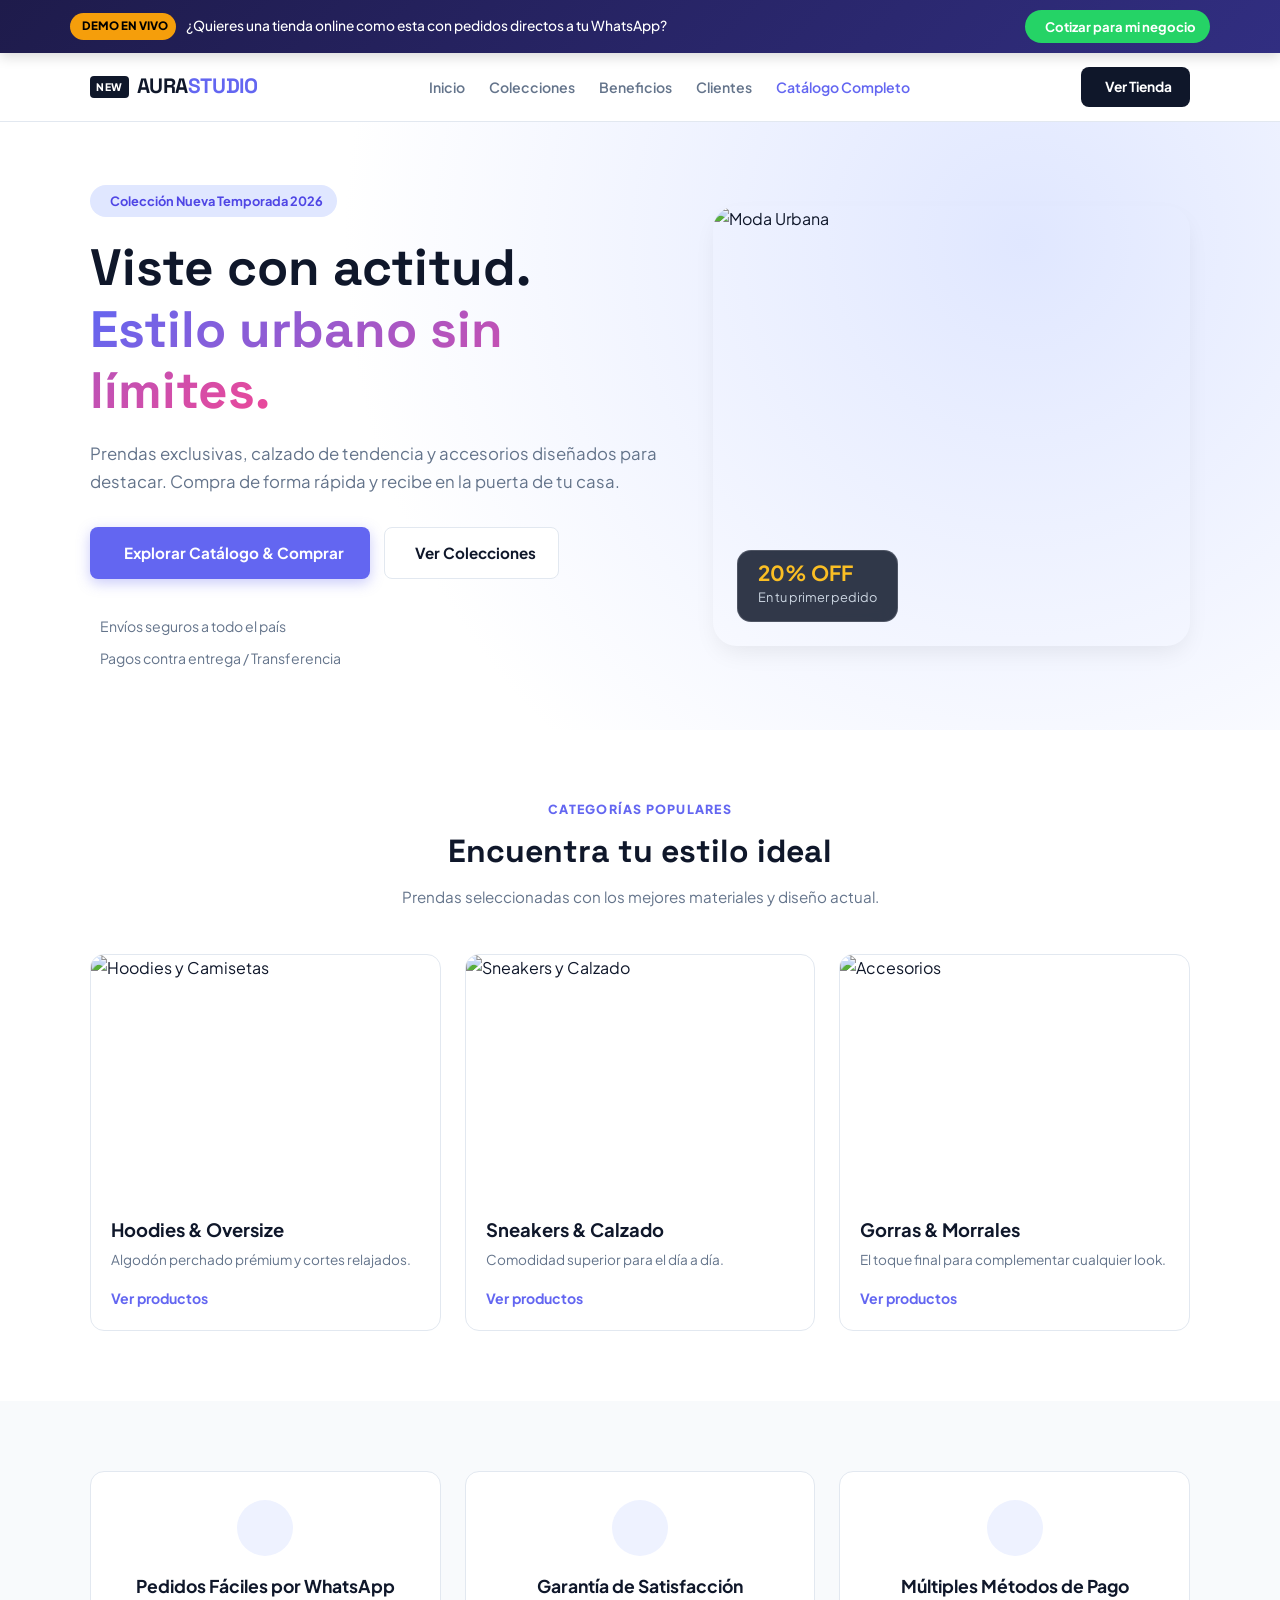
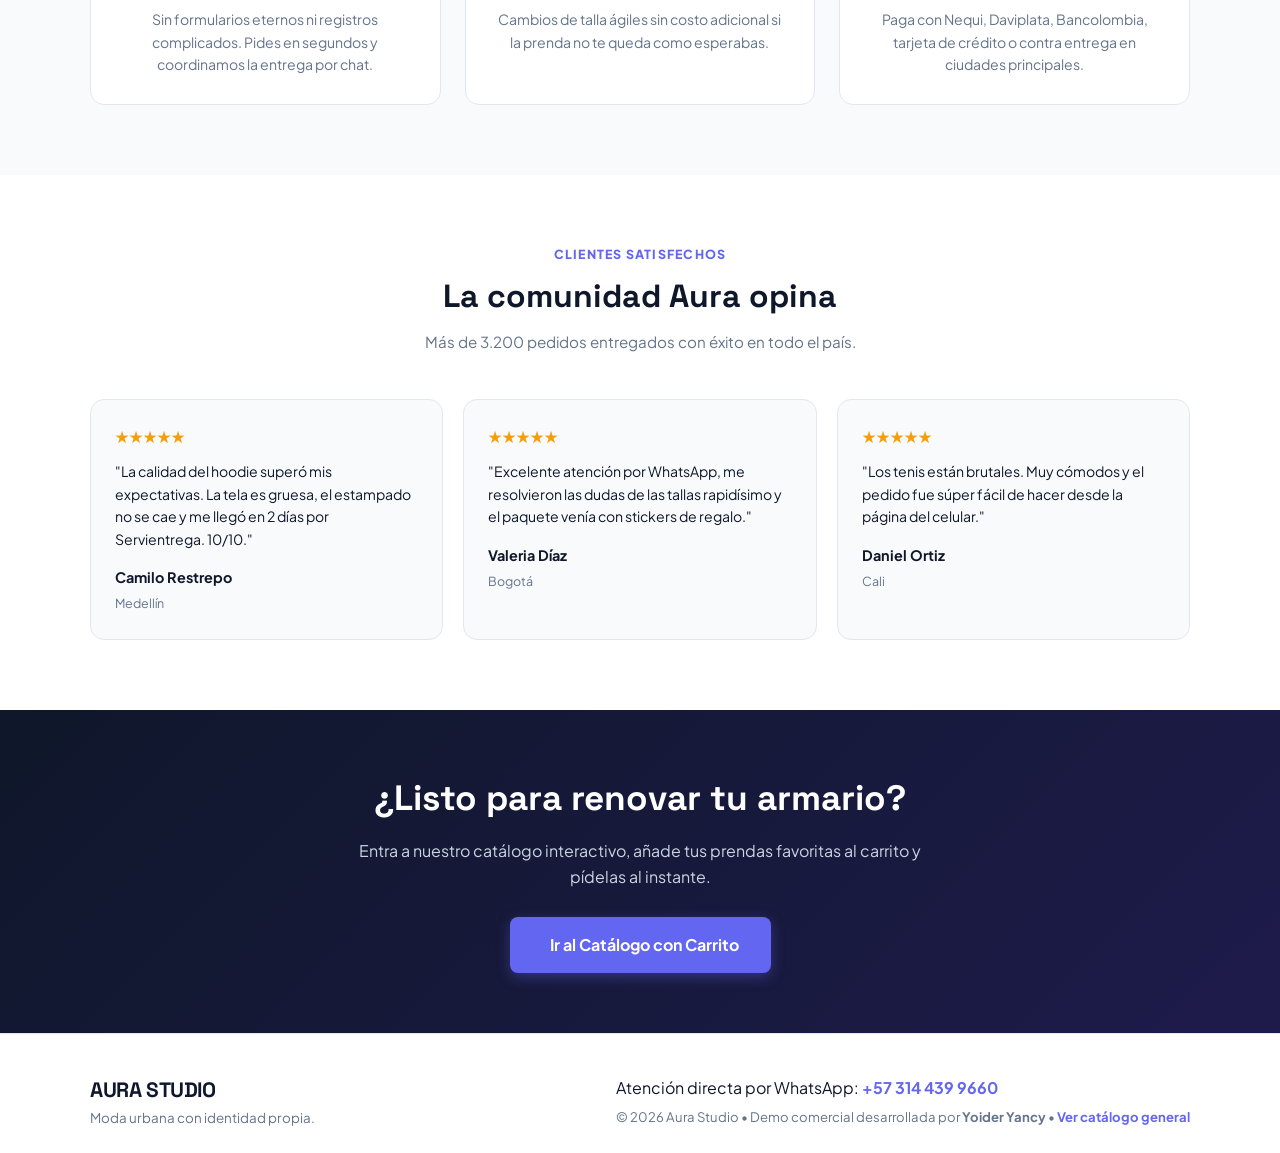
==== demos/catalogo/index.html @ 6e1c9e11 "feat: complete demo suite with WhatsApp eCommerce catalog and Restaurant QR Menu" ====
<!DOCTYPE html>
<html lang="es">
<head>
  <meta charset="UTF-8">
  <meta name="viewport" content="width=device-width, initial-scale=1.0">
  <title>Aura Urban Wear | Moda, Calzado & Accesorios</title>
  <meta name="description" content="Tienda oficial de Aura Urban Wear. Estilo urbano contemporáneo, prendas de tendencia y envíos a todo el país.">
  
  <!-- Fonts & Icons -->
  <link rel="preconnect" href="https://fonts.googleapis.com">
  <link rel="preconnect" href="https://fonts.gstatic.com" crossorigin>
  <link href="https://fonts.googleapis.com/css2?family=Plus+Jakarta+Sans:wght@400;500;600;700;800&family=Space+Grotesk:wght@700&display=swap" rel="stylesheet">
  <link href="https://cdn.jsdelivr.net/npm/remixicon@4.2.0/fonts/remixicon.css" rel="stylesheet">
  <link rel="stylesheet" href="css/landing.css">
</head>
<body>

  <!-- Barra Comercial Superior de Venta -->
  <aside class="sales-banner">
    <div class="sales-banner-content">
      <span class="badge-demo"><i class="ri-flashlight-line"></i> DEMO EN VIVO</span>
      <p class="banner-text">¿Quieres una tienda online como esta con pedidos directos a tu WhatsApp?</p>
      <a href="https://wa.me/573144399660?text=Hola%20Yoider,%20estoy%20viendo%20la%20demo%20del%20Cat%C3%A1logo%20de%20Ventas%20y%20quiero%20cotizarla%20para%20mi%20tienda." 
         target="_blank" class="btn-banner-cta">
        <i class="ri-whatsapp-line"></i> Cotizar para mi negocio
      </a>
    </div>
  </aside>

  <!-- Navbar de la Tienda -->
  <header class="shop-navbar">
    <div class="shop-nav-container">
      <a href="index.html" class="shop-brand">
        <span class="brand-badge">NEW</span>
        <span class="brand-text">AURA<strong>STUDIO</strong></span>
      </a>

      <nav class="shop-nav-links">
        <a href="#inicio">Inicio</a>
        <a href="#colecciones">Colecciones</a>
        <a href="#beneficios">Beneficios</a>
        <a href="#testimonios">Clientes</a>
        <a href="tienda.html" class="link-highlight">Catálogo Completo</a>
      </nav>

      <div class="shop-nav-actions">
        <a href="tienda.html" class="btn btn-shop-nav">
          <i class="ri-shopping-bag-3-line"></i> Ver Tienda
        </a>
      </div>
    </div>
  </header>

  <!-- Hero Section -->
  <section class="shop-hero" id="inicio">
    <div class="container hero-grid">
      <div class="hero-text">
        <div class="hero-tag">
          <i class="ri-sparkles-fill"></i> Colección Nueva Temporada 2026
        </div>
        <h1 class="hero-title">
          Viste con actitud. <span>Estilo urbano sin límites.</span>
        </h1>
        <p class="hero-subtitle">
          Prendas exclusivas, calzado de tendencia y accesorios diseñados para destacar. Compra de forma rápida y recibe en la puerta de tu casa.
        </p>

        <div class="hero-buttons">
          <a href="tienda.html" class="btn btn-primary-shop">
            <i class="ri-shopping-bag-line"></i> Explorar Catálogo & Comprar
          </a>
          <a href="#colecciones" class="btn btn-secondary-shop">
            <i class="ri-compass-3-line"></i> Ver Colecciones
          </a>
        </div>

        <div class="hero-perks">
          <div class="perk-item">
            <i class="ri-truck-line"></i>
            <span>Envíos seguros a todo el país</span>
          </div>
          <div class="perk-item">
            <i class="ri-exchange-dollar-line"></i>
            <span>Pagos contra entrega / Transferencia</span>
          </div>
        </div>
      </div>

      <div class="hero-visual">
        <div class="hero-card-banner">
          <img src="https://images.unsplash.com/photo-1515886657613-9f3515b0c78f?w=800&auto=format&fit=crop&q=80" alt="Moda Urbana" class="hero-img">
          <div class="floating-promo-badge">
            <strong>20% OFF</strong>
            <span>En tu primer pedido</span>
          </div>
        </div>
      </div>
    </div>
  </section>

  <!-- Categorías y Colecciones Destacadas -->
  <section class="shop-section" id="colecciones">
    <div class="container">
      <div class="section-title text-center">
        <span class="sub-heading">CATEGORÍAS POPULARES</span>
        <h2>Encuentra tu estilo ideal</h2>
        <p>Prendas seleccionadas con los mejores materiales y diseño actual.</p>
      </div>

      <div class="categories-grid">
        <div class="category-card">
          <img src="https://images.unsplash.com/photo-1521572267360-ee0c2909d518?w=600&auto=format&fit=crop&q=80" alt="Hoodies y Camisetas">
          <div class="cat-content">
            <h3>Hoodies & Oversize</h3>
            <p>Algodón perchado prémium y cortes relajados.</p>
            <a href="tienda.html" class="btn-cat-link">Ver productos <i class="ri-arrow-right-line"></i></a>
          </div>
        </div>

        <div class="category-card">
          <img src="https://images.unsplash.com/photo-1542291026-7eec264c27ff?w=600&auto=format&fit=crop&q=80" alt="Sneakers y Calzado">
          <div class="cat-content">
            <h3>Sneakers & Calzado</h3>
            <p>Comodidad superior para el día a día.</p>
            <a href="tienda.html" class="btn-cat-link">Ver productos <i class="ri-arrow-right-line"></i></a>
          </div>
        </div>

        <div class="category-card">
          <img src="https://images.unsplash.com/photo-1584917865442-de89df76afd3?w=600&auto=format&fit=crop&q=80" alt="Accesorios">
          <div class="cat-content">
            <h3>Gorras & Morrales</h3>
            <p>El toque final para complementar cualquier look.</p>
            <a href="tienda.html" class="btn-cat-link">Ver productos <i class="ri-arrow-right-line"></i></a>
          </div>
        </div>
      </div>
    </div>
  </section>

  <!-- Beneficios de Compra -->
  <section class="shop-section bg-light" id="beneficios">
    <div class="container">
      <div class="benefits-grid">
        <div class="benefit-card">
          <div class="b-icon"><i class="ri-whatsapp-fill"></i></div>
          <h3>Pedidos Fáciles por WhatsApp</h3>
          <p>Sin formularios eternos ni registros complicados. Pides en segundos y coordinamos la entrega por chat.</p>
        </div>

        <div class="benefit-card">
          <div class="b-icon"><i class="ri-shield-check-fill"></i></div>
          <h3>Garantía de Satisfacción</h3>
          <p>Cambios de talla ágiles sin costo adicional si la prenda no te queda como esperabas.</p>
        </div>

        <div class="benefit-card">
          <div class="b-icon"><i class="ri-wallet-3-fill"></i></div>
          <h3>Múltiples Métodos de Pago</h3>
          <p>Paga con Nequi, Daviplata, Bancolombia, tarjeta de crédito o contra entrega en ciudades principales.</p>
        </div>
      </div>
    </div>
  </section>

  <!-- Testimonios -->
  <section class="shop-section" id="testimonios">
    <div class="container">
      <div class="section-title text-center">
        <span class="sub-heading">CLIENTES SATISFECHOS</span>
        <h2>La comunidad Aura opina</h2>
        <p>Más de 3.200 pedidos entregados con éxito en todo el país.</p>
      </div>

      <div class="reviews-grid">
        <div class="review-item">
          <div class="stars">★★★★★</div>
          <p>"La calidad del hoodie superó mis expectativas. La tela es gruesa, el estampado no se cae y me llegó en 2 días por Servientrega. 10/10."</p>
          <strong>Camilo Restrepo</strong>
          <span>Medellín</span>
        </div>

        <div class="review-item">
          <div class="stars">★★★★★</div>
          <p>"Excelente atención por WhatsApp, me resolvieron las dudas de las tallas rapidísimo y el paquete venía con stickers de regalo."</p>
          <strong>Valeria Díaz</strong>
          <span>Bogotá</span>
        </div>

        <div class="review-item">
          <div class="stars">★★★★★</div>
          <p>"Los tenis están brutales. Muy cómodos y el pedido fue súper fácil de hacer desde la página del celular."</p>
          <strong>Daniel Ortiz</strong>
          <span>Cali</span>
        </div>
      </div>
    </div>
  </section>

  <!-- CTA Banner -->
  <section class="shop-cta-banner">
    <div class="container text-center">
      <h2>¿Listo para renovar tu armario?</h2>
      <p>Entra a nuestro catálogo interactivo, añade tus prendas favoritas al carrito y pídelas al instante.</p>
      <a href="tienda.html" class="btn btn-primary-shop large">
        <i class="ri-shopping-cart-2-fill"></i> Ir al Catálogo con Carrito
      </a>
    </div>
  </section>

  <!-- Footer -->
  <footer class="shop-footer">
    <div class="container footer-row">
      <div class="f-brand">
        <h3>AURA STUDIO</h3>
        <p>Moda urbana con identidad propia.</p>
      </div>
      <div class="f-contact">
        <p>Atención directa por WhatsApp: <a href="https://wa.me/573144399660" target="_blank">+57 314 439 9660</a></p>
        <p class="f-credits">&copy; 2026 Aura Studio &bull; Demo comercial desarrollada por <strong>Yoider Yancy</strong> &bull; <a href="../../index.html">Ver catálogo general</a></p>
      </div>
    </div>
  </footer>

</body>
</html>
---- demos/catalogo/css/landing.css ----
:root {
  --primary: #6366f1;
  --primary-dark: #4f46e5;
  --accent: #f43f5e;
  --dark: #0f172a;
  --light-bg: #f8fafc;
  --surface: #ffffff;
  --text-main: #0f172a;
  --text-muted: #64748b;
  --border: #e2e8f0;
  --whatsapp: #25d366;
  --whatsapp-hover: #1ebd5b;
  --radius-sm: 8px;
  --radius-md: 14px;
  --radius-lg: 24px;
  --shadow-sm: 0 1px 3px rgba(0,0,0,0.06);
  --shadow-md: 0 10px 25px -5px rgba(0,0,0,0.08);
  --font-heading: 'Space Grotesk', sans-serif;
  --font-body: 'Plus Jakarta Sans', system-ui, sans-serif;
}

* {
  box-sizing: border-box;
  margin: 0;
  padding: 0;
}

html {
  scroll-behavior: smooth;
}

body {
  font-family: var(--font-body);
  background-color: var(--surface);
  color: var(--text-main);
  line-height: 1.6;
}

.container {
  max-width: 1140px;
  margin: 0 auto;
  padding: 0 20px;
}

/* =========================================
   BARRA COMERCIAL SUPERIOR
   ========================================= */
.sales-banner {
  background: linear-gradient(135deg, #1e1b4b 0%, #312e81 100%);
  color: #ffffff;
  padding: 10px 16px;
  position: sticky;
  top: 0;
  z-index: 1000;
  box-shadow: 0 4px 12px rgba(0,0,0,0.15);
}

.sales-banner-content {
  max-width: 1140px;
  margin: 0 auto;
  display: flex;
  align-items: center;
  justify-content: space-between;
  flex-wrap: wrap;
  gap: 10px;
}

.badge-demo {
  background: #f59e0b;
  color: #000;
  font-size: 0.72rem;
  font-weight: 800;
  padding: 4px 8px;
  border-radius: 999px;
  display: inline-flex;
  align-items: center;
  gap: 4px;
}

.banner-text {
  font-size: 0.86rem;
  font-weight: 500;
  flex: 1;
  min-width: 240px;
}

.btn-banner-cta {
  background-color: var(--whatsapp);
  color: #ffffff;
  text-decoration: none;
  font-size: 0.82rem;
  font-weight: 700;
  padding: 6px 14px;
  border-radius: 999px;
  display: inline-flex;
  align-items: center;
  gap: 6px;
  transition: all 0.2s ease;
  white-space: nowrap;
}

.btn-banner-cta:hover {
  background-color: var(--whatsapp-hover);
  transform: translateY(-1px);
}

/* =========================================
   NAVBAR
   ========================================= */
.shop-navbar {
  background: rgba(255, 255, 255, 0.95);
  backdrop-filter: blur(8px);
  border-bottom: 1px solid var(--border);
  position: sticky;
  top: 48px;
  z-index: 900;
  padding: 14px 0;
}

.shop-nav-container {
  max-width: 1140px;
  margin: 0 auto;
  padding: 0 20px;
  display: flex;
  align-items: center;
  justify-content: space-between;
}

.shop-brand {
  text-decoration: none;
  display: flex;
  align-items: center;
  gap: 8px;
}

.brand-badge {
  background: var(--dark);
  color: #fff;
  font-size: 0.65rem;
  font-weight: 800;
  padding: 3px 6px;
  border-radius: 4px;
  letter-spacing: 0.05em;
}

.brand-text {
  font-family: var(--font-heading);
  font-size: 1.3rem;
  font-weight: 700;
  color: var(--dark);
  letter-spacing: -0.02em;
}

.brand-text strong {
  color: var(--primary);
}

.shop-nav-links {
  display: none;
  align-items: center;
  gap: 24px;
}

@media (min-width: 860px) {
  .shop-nav-links {
    display: flex;
  }
}

.shop-nav-links a {
  text-decoration: none;
  color: var(--text-muted);
  font-size: 0.88rem;
  font-weight: 600;
  transition: color 0.2s ease;
}

.shop-nav-links a:hover,
.shop-nav-links a.link-highlight {
  color: var(--primary);
}

.btn-shop-nav {
  background: var(--dark);
  color: #ffffff;
  text-decoration: none;
  font-size: 0.86rem;
  font-weight: 700;
  padding: 9px 18px;
  border-radius: var(--radius-sm);
  display: inline-flex;
  align-items: center;
  gap: 6px;
  transition: all 0.2s ease;
}

.btn-shop-nav:hover {
  background: var(--primary);
  transform: translateY(-1px);
}

/* =========================================
   HERO
   ========================================= */
.shop-hero {
  padding: 60px 0;
  background: radial-gradient(circle at 80% 20%, #e0e7ff 0%, #ffffff 60%);
}

.hero-grid {
  display: grid;
  grid-template-columns: 1fr;
  gap: 40px;
  align-items: center;
}

@media (min-width: 860px) {
  .hero-grid {
    grid-template-columns: 1.1fr 0.9fr;
  }
}

.hero-tag {
  display: inline-flex;
  align-items: center;
  gap: 6px;
  background: #e0e7ff;
  color: var(--primary-dark);
  font-size: 0.8rem;
  font-weight: 700;
  padding: 6px 14px;
  border-radius: 999px;
  margin-bottom: 20px;
}

.hero-title {
  font-family: var(--font-heading);
  font-size: 2.3rem;
  line-height: 1.2;
  font-weight: 700;
  margin-bottom: 18px;
}

@media (min-width: 768px) {
  .hero-title {
    font-size: 3.2rem;
  }
}

.hero-title span {
  background: linear-gradient(135deg, var(--primary) 0%, #ec4899 100%);
  -webkit-background-clip: text;
  -webkit-text-fill-color: transparent;
}

.hero-subtitle {
  font-size: 1.05rem;
  color: var(--text-muted);
  line-height: 1.7;
  margin-bottom: 30px;
}

.hero-buttons {
  display: flex;
  gap: 14px;
  flex-wrap: wrap;
  margin-bottom: 36px;
}

.btn {
  font-family: inherit;
  cursor: pointer;
  border: none;
}

.btn-primary-shop {
  background: var(--primary);
  color: #ffffff;
  text-decoration: none;
  font-size: 0.95rem;
  font-weight: 700;
  padding: 13px 26px;
  border-radius: var(--radius-sm);
  display: inline-flex;
  align-items: center;
  gap: 8px;
  transition: all 0.2s ease;
  box-shadow: 0 4px 14px rgba(99, 102, 241, 0.35);
}

.btn-primary-shop:hover {
  background: var(--primary-dark);
  transform: translateY(-2px);
}

.btn-secondary-shop {
  background: #ffffff;
  border: 1.5px solid var(--border);
  color: var(--text-main);
  text-decoration: none;
  font-size: 0.95rem;
  font-weight: 700;
  padding: 13px 22px;
  border-radius: var(--radius-sm);
  display: inline-flex;
  align-items: center;
  gap: 8px;
  transition: all 0.2s ease;
}

.btn-secondary-shop:hover {
  border-color: #cbd5e1;
  background: #f8fafc;
}

.hero-perks {
  display: flex;
  flex-direction: column;
  gap: 10px;
}

.perk-item {
  display: flex;
  align-items: center;
  gap: 10px;
  font-size: 0.88rem;
  color: var(--text-muted);
}

.perk-item i {
  color: var(--primary);
  font-size: 1.2rem;
}

.hero-card-banner {
  position: relative;
  border-radius: var(--radius-lg);
  overflow: hidden;
  box-shadow: var(--shadow-md);
}

.hero-img {
  width: 100%;
  height: 440px;
  object-fit: cover;
  display: block;
}

.floating-promo-badge {
  position: absolute;
  bottom: 24px;
  left: 24px;
  background: rgba(15, 23, 42, 0.85);
  backdrop-filter: blur(8px);
  color: #ffffff;
  padding: 12px 20px;
  border-radius: var(--radius-md);
  border: 1px solid rgba(255, 255, 255, 0.15);
}

.floating-promo-badge strong {
  display: block;
  font-size: 1.3rem;
  color: #fbbf24;
  line-height: 1;
}

.floating-promo-badge span {
  font-size: 0.8rem;
  color: #cbd5e1;
}

/* =========================================
   SECCIONES GENERALES
   ========================================= */
.shop-section {
  padding: 70px 0;
}

.bg-light {
  background-color: var(--light-bg);
}

.section-title {
  margin-bottom: 45px;
}

.text-center {
  text-align: center;
}

.sub-heading {
  font-size: 0.78rem;
  font-weight: 800;
  letter-spacing: 0.1em;
  color: var(--primary);
  display: block;
  margin-bottom: 6px;
}

.section-title h2 {
  font-family: var(--font-heading);
  font-size: 2rem;
  font-weight: 700;
  margin-bottom: 8px;
}

.section-title p {
  color: var(--text-muted);
  font-size: 0.95rem;
}

/* =========================================
   CATEGORÍAS GRID
   ========================================= */
.categories-grid {
  display: grid;
  grid-template-columns: 1fr;
  gap: 24px;
}

@media (min-width: 768px) {
  .categories-grid {
    grid-template-columns: repeat(3, 1fr);
  }
}

.category-card {
  border-radius: var(--radius-md);
  overflow: hidden;
  border: 1px solid var(--border);
  background: var(--surface);
  transition: all 0.3s ease;
}

.category-card:hover {
  transform: translateY(-4px);
  box-shadow: var(--shadow-md);
}

.category-card img {
  width: 100%;
  height: 240px;
  object-fit: cover;
  display: block;
}

.cat-content {
  padding: 20px;
}

.cat-content h3 {
  font-size: 1.15rem;
  font-weight: 700;
  margin-bottom: 4px;
}

.cat-content p {
  font-size: 0.85rem;
  color: var(--text-muted);
  margin-bottom: 14px;
}

.btn-cat-link {
  color: var(--primary);
  text-decoration: none;
  font-size: 0.88rem;
  font-weight: 700;
  display: inline-flex;
  align-items: center;
  gap: 4px;
}

.btn-cat-link:hover {
  text-decoration: underline;
}

/* =========================================
   BENEFICIOS
   ========================================= */
.benefits-grid {
  display: grid;
  grid-template-columns: 1fr;
  gap: 24px;
}

@media (min-width: 768px) {
  .benefits-grid {
    grid-template-columns: repeat(3, 1fr);
  }
}

.benefit-card {
  background: var(--surface);
  border: 1px solid var(--border);
  border-radius: var(--radius-md);
  padding: 28px;
  text-align: center;
}

.b-icon {
  width: 56px;
  height: 56px;
  border-radius: 50%;
  background: #eef2ff;
  color: var(--primary);
  font-size: 1.8rem;
  display: flex;
  align-items: center;
  justify-content: center;
  margin: 0 auto 16px;
}

.benefit-card h3 {
  font-size: 1.1rem;
  font-weight: 700;
  margin-bottom: 8px;
}

.benefit-card p {
  font-size: 0.88rem;
  color: var(--text-muted);
}

/* =========================================
   RESEÑAS
   ========================================= */
.reviews-grid {
  display: grid;
  grid-template-columns: 1fr;
  gap: 20px;
}

@media (min-width: 768px) {
  .reviews-grid {
    grid-template-columns: repeat(3, 1fr);
  }
}

.review-item {
  background: var(--light-bg);
  border: 1px solid var(--border);
  border-radius: var(--radius-md);
  padding: 24px;
}

.stars {
  color: #f59e0b;
  font-size: 1rem;
  margin-bottom: 10px;
}

.review-item p {
  font-size: 0.88rem;
  color: var(--text-main);
  line-height: 1.6;
  margin-bottom: 16px;
}

.review-item strong {
  display: block;
  font-size: 0.9rem;
}

.review-item span {
  font-size: 0.78rem;
  color: var(--text-muted);
}

/* =========================================
   CTA BANNER
   ========================================= */
.shop-cta-banner {
  background: linear-gradient(135deg, var(--dark) 0%, #1e1b4b 100%);
  color: #ffffff;
  padding: 60px 0;
}

.shop-cta-banner h2 {
  font-family: var(--font-heading);
  font-size: 2.2rem;
  margin-bottom: 12px;
}

.shop-cta-banner p {
  font-size: 1rem;
  color: #cbd5e1;
  max-width: 600px;
  margin: 0 auto 28px;
}

.btn-primary-shop.large {
  font-size: 1rem;
  padding: 15px 32px;
}

/* =========================================
   FOOTER
   ========================================= */
.shop-footer {
  border-top: 1px solid var(--border);
  padding: 40px 0 24px;
  background: #ffffff;
}

.footer-row {
  display: flex;
  justify-content: space-between;
  align-items: center;
  flex-wrap: wrap;
  gap: 20px;
}

.f-brand h3 {
  font-family: var(--font-heading);
  font-size: 1.3rem;
  letter-spacing: -0.02em;
}

.f-brand p {
  font-size: 0.84rem;
  color: var(--text-muted);
}

.f-contact a {
  color: var(--primary);
  font-weight: 700;
  text-decoration: none;
}

.f-credits {
  font-size: 0.82rem;
  color: var(--text-muted);
  margin-top: 6px;
}
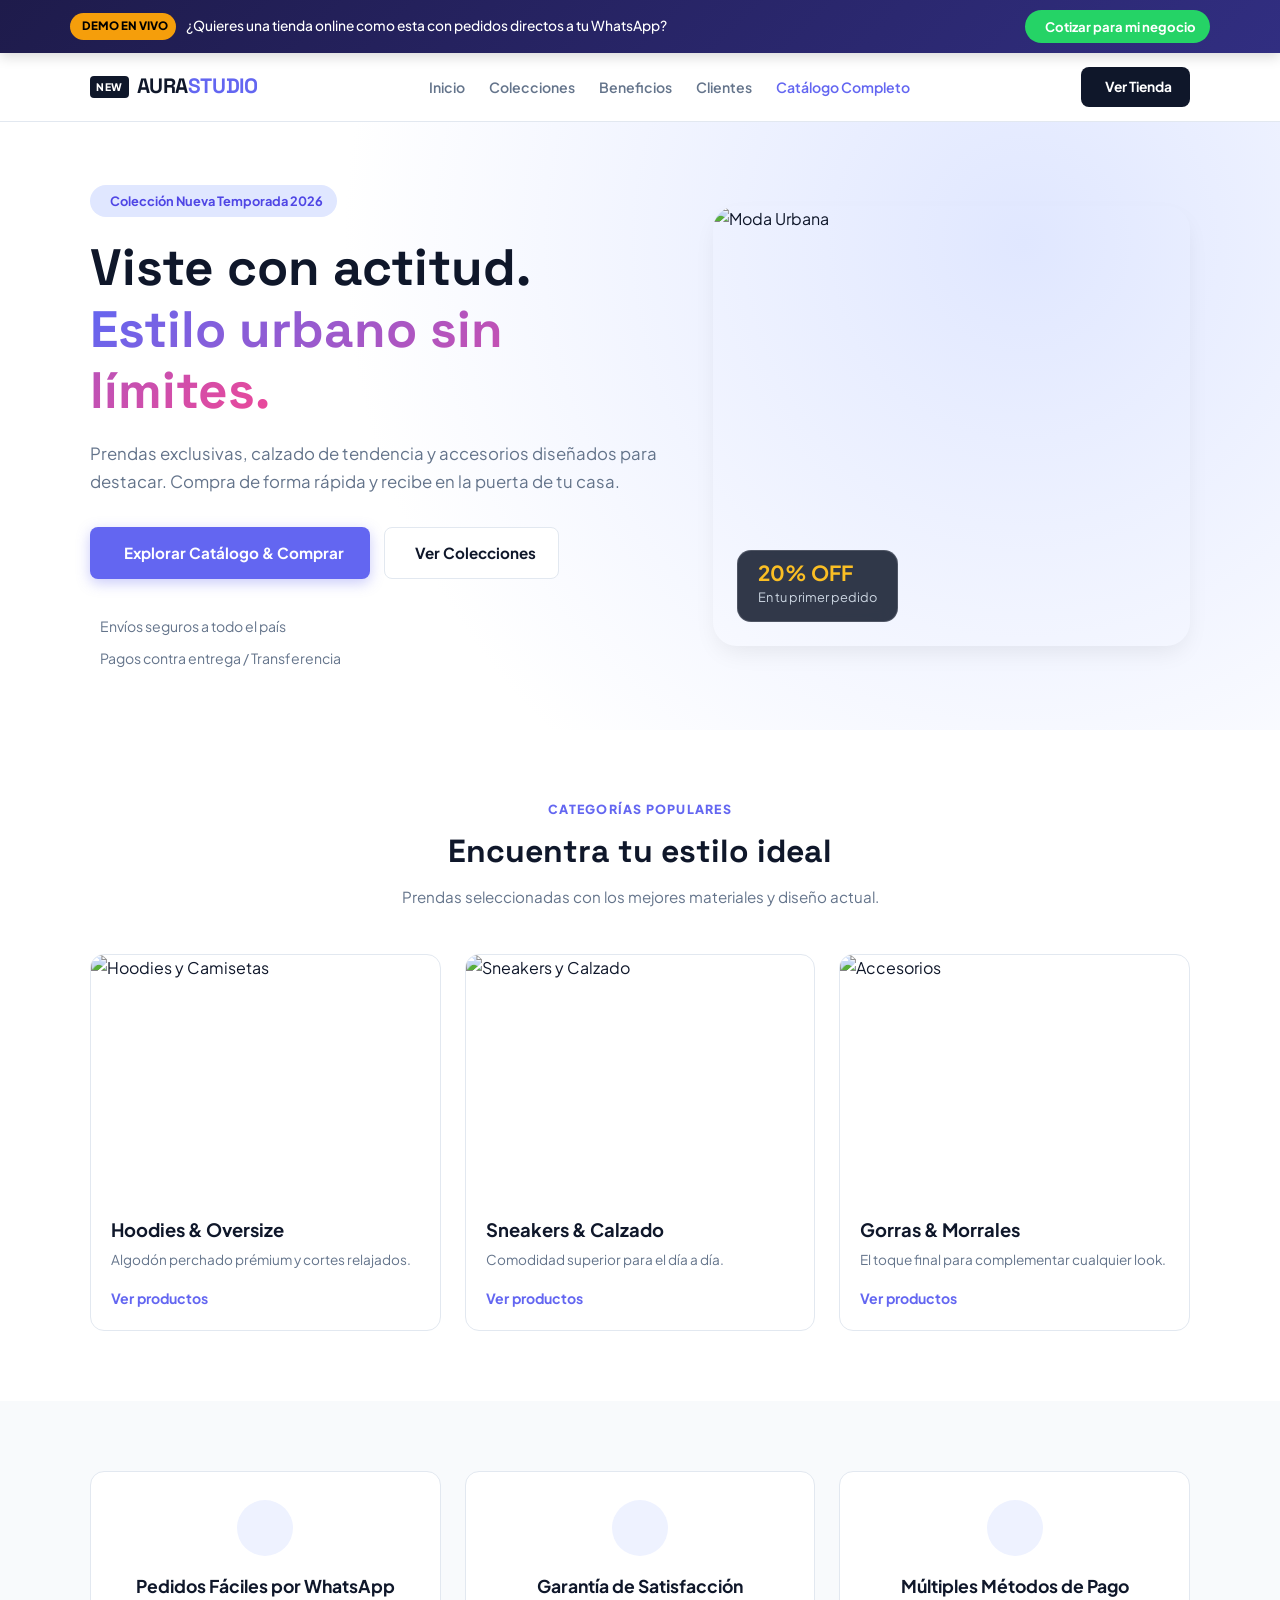
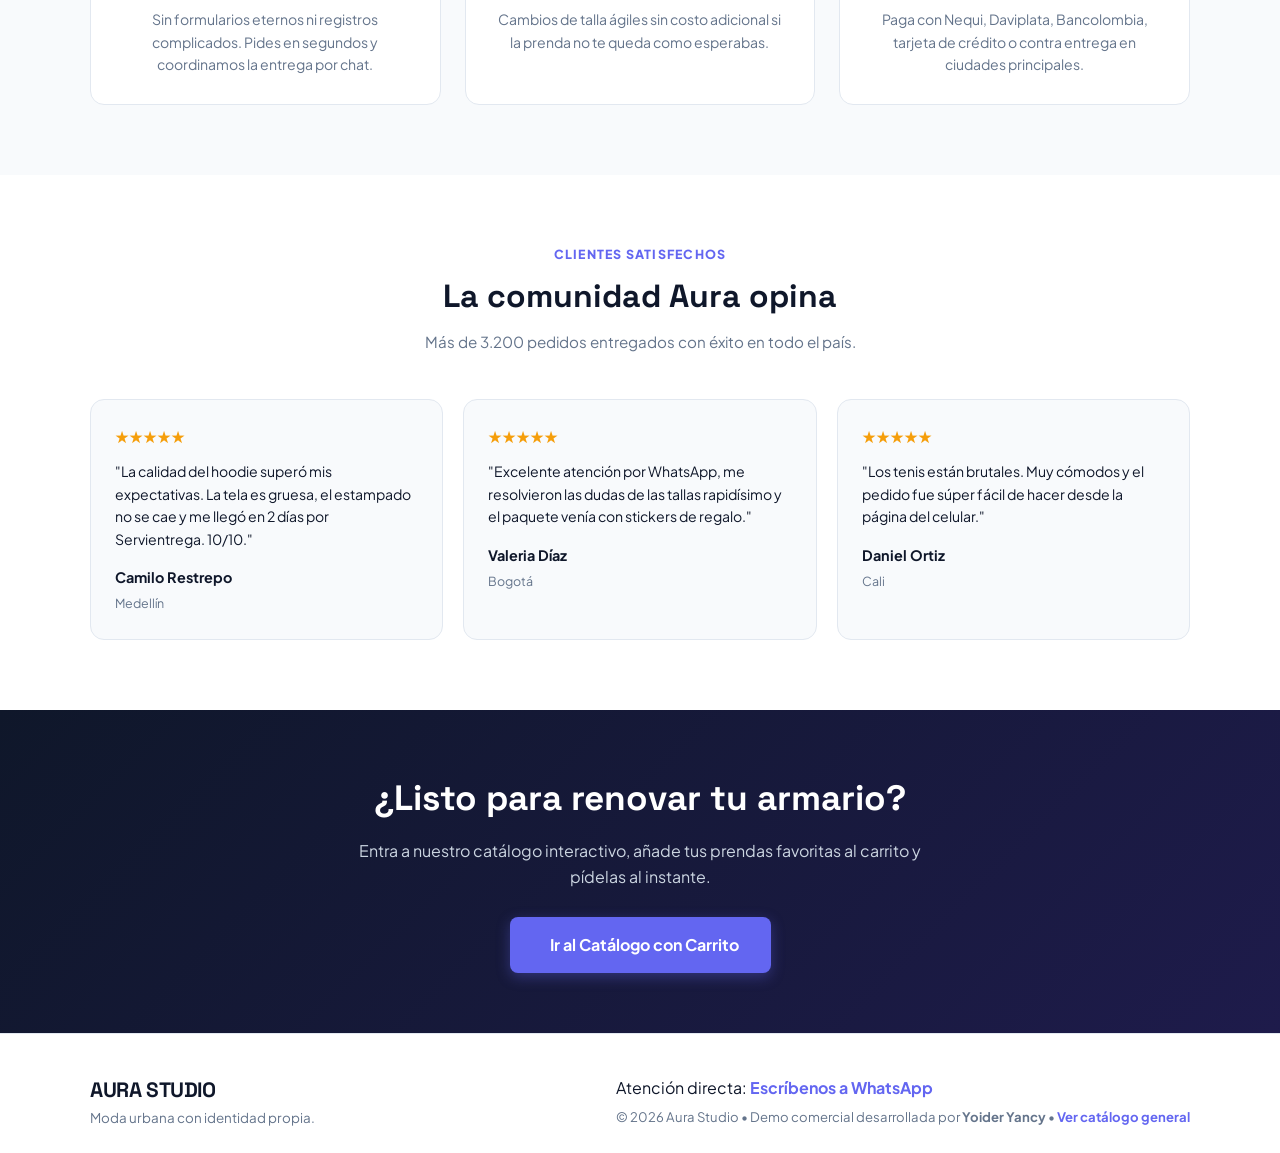
==== commit db8289ad: "actualizacion de nombre y quitano numero de telefonos" ====
--- a/demos/catalogo/index.html
+++ b/demos/catalogo/index.html
@@ -1,18 +1,23 @@
 <!DOCTYPE html>
 <html lang="es">
+
 <head>
   <meta charset="UTF-8">
   <meta name="viewport" content="width=device-width, initial-scale=1.0">
   <title>Aura Urban Wear | Moda, Calzado & Accesorios</title>
-  <meta name="description" content="Tienda oficial de Aura Urban Wear. Estilo urbano contemporáneo, prendas de tendencia y envíos a todo el país.">
-  
+  <meta name="description"
+    content="Tienda oficial de Aura Urban Wear. Estilo urbano contemporáneo, prendas de tendencia y envíos a todo el país.">
+
   <!-- Fonts & Icons -->
   <link rel="preconnect" href="https://fonts.googleapis.com">
   <link rel="preconnect" href="https://fonts.gstatic.com" crossorigin>
-  <link href="https://fonts.googleapis.com/css2?family=Plus+Jakarta+Sans:wght@400;500;600;700;800&family=Space+Grotesk:wght@700&display=swap" rel="stylesheet">
+  <link
+    href="https://fonts.googleapis.com/css2?family=Plus+Jakarta+Sans:wght@400;500;600;700;800&family=Space+Grotesk:wght@700&display=swap"
+    rel="stylesheet">
   <link href="https://cdn.jsdelivr.net/npm/remixicon@4.2.0/fonts/remixicon.css" rel="stylesheet">
   <link rel="stylesheet" href="css/landing.css">
 </head>
+
 <body>
 
   <!-- Barra Comercial Superior de Venta -->
@@ -20,8 +25,8 @@
     <div class="sales-banner-content">
       <span class="badge-demo"><i class="ri-flashlight-line"></i> DEMO EN VIVO</span>
       <p class="banner-text">¿Quieres una tienda online como esta con pedidos directos a tu WhatsApp?</p>
-      <a href="https://wa.me/573144399660?text=Hola%20Yoider,%20estoy%20viendo%20la%20demo%20del%20Cat%C3%A1logo%20de%20Ventas%20y%20quiero%20cotizarla%20para%20mi%20tienda." 
-         target="_blank" class="btn-banner-cta">
+      <a href="https://wa.me/573144399660?text=Hola%20Yoider,%20estoy%20viendo%20la%20demo%20del%20Cat%C3%A1logo%20de%20Ventas%20y%20quiero%20cotizarla%20para%20mi%20tienda."
+        target="_blank" class="btn-banner-cta">
         <i class="ri-whatsapp-line"></i> Cotizar para mi negocio
       </a>
     </div>
@@ -62,7 +67,8 @@
           Viste con actitud. <span>Estilo urbano sin límites.</span>
         </h1>
         <p class="hero-subtitle">
-          Prendas exclusivas, calzado de tendencia y accesorios diseñados para destacar. Compra de forma rápida y recibe en la puerta de tu casa.
+          Prendas exclusivas, calzado de tendencia y accesorios diseñados para destacar. Compra de forma rápida y recibe
+          en la puerta de tu casa.
         </p>
 
         <div class="hero-buttons">
@@ -88,7 +94,8 @@
 
       <div class="hero-visual">
         <div class="hero-card-banner">
-          <img src="https://images.unsplash.com/photo-1515886657613-9f3515b0c78f?w=800&auto=format&fit=crop&q=80" alt="Moda Urbana" class="hero-img">
+          <img src="https://images.unsplash.com/photo-1515886657613-9f3515b0c78f?w=800&auto=format&fit=crop&q=80"
+            alt="Moda Urbana" class="hero-img">
           <div class="floating-promo-badge">
             <strong>20% OFF</strong>
             <span>En tu primer pedido</span>
@@ -109,7 +116,8 @@
 
       <div class="categories-grid">
         <div class="category-card">
-          <img src="https://images.unsplash.com/photo-1521572267360-ee0c2909d518?w=600&auto=format&fit=crop&q=80" alt="Hoodies y Camisetas">
+          <img src="https://images.unsplash.com/photo-1521572267360-ee0c2909d518?w=600&auto=format&fit=crop&q=80"
+            alt="Hoodies y Camisetas">
           <div class="cat-content">
             <h3>Hoodies & Oversize</h3>
             <p>Algodón perchado prémium y cortes relajados.</p>
@@ -118,7 +126,8 @@
         </div>
 
         <div class="category-card">
-          <img src="https://images.unsplash.com/photo-1542291026-7eec264c27ff?w=600&auto=format&fit=crop&q=80" alt="Sneakers y Calzado">
+          <img src="https://images.unsplash.com/photo-1542291026-7eec264c27ff?w=600&auto=format&fit=crop&q=80"
+            alt="Sneakers y Calzado">
           <div class="cat-content">
             <h3>Sneakers & Calzado</h3>
             <p>Comodidad superior para el día a día.</p>
@@ -127,7 +136,8 @@
         </div>
 
         <div class="category-card">
-          <img src="https://images.unsplash.com/photo-1584917865442-de89df76afd3?w=600&auto=format&fit=crop&q=80" alt="Accesorios">
+          <img src="https://images.unsplash.com/photo-1584917865442-de89df76afd3?w=600&auto=format&fit=crop&q=80"
+            alt="Accesorios">
           <div class="cat-content">
             <h3>Gorras & Morrales</h3>
             <p>El toque final para complementar cualquier look.</p>
@@ -175,21 +185,24 @@
       <div class="reviews-grid">
         <div class="review-item">
           <div class="stars">★★★★★</div>
-          <p>"La calidad del hoodie superó mis expectativas. La tela es gruesa, el estampado no se cae y me llegó en 2 días por Servientrega. 10/10."</p>
+          <p>"La calidad del hoodie superó mis expectativas. La tela es gruesa, el estampado no se cae y me llegó en 2
+            días por Servientrega. 10/10."</p>
           <strong>Camilo Restrepo</strong>
           <span>Medellín</span>
         </div>
 
         <div class="review-item">
           <div class="stars">★★★★★</div>
-          <p>"Excelente atención por WhatsApp, me resolvieron las dudas de las tallas rapidísimo y el paquete venía con stickers de regalo."</p>
+          <p>"Excelente atención por WhatsApp, me resolvieron las dudas de las tallas rapidísimo y el paquete venía con
+            stickers de regalo."</p>
           <strong>Valeria Díaz</strong>
           <span>Bogotá</span>
         </div>
 
         <div class="review-item">
           <div class="stars">★★★★★</div>
-          <p>"Los tenis están brutales. Muy cómodos y el pedido fue súper fácil de hacer desde la página del celular."</p>
+          <p>"Los tenis están brutales. Muy cómodos y el pedido fue súper fácil de hacer desde la página del celular."
+          </p>
           <strong>Daniel Ortiz</strong>
           <span>Cali</span>
         </div>
@@ -216,11 +229,14 @@
         <p>Moda urbana con identidad propia.</p>
       </div>
       <div class="f-contact">
-        <p>Atención directa por WhatsApp: <a href="https://wa.me/573144399660" target="_blank">+57 314 439 9660</a></p>
-        <p class="f-credits">&copy; 2026 Aura Studio &bull; Demo comercial desarrollada por <strong>Yoider Yancy</strong> &bull; <a href="../../index.html">Ver catálogo general</a></p>
+        <p>Atención directa: <a href="https://wa.me/573144399660" target="_blank"><i class="ri-whatsapp-fill"></i>
+            Escríbenos a WhatsApp</a></p>
+        <p class="f-credits">&copy; 2026 Aura Studio &bull; Demo comercial desarrollada por <strong>Yoider
+            Yancy</strong> &bull; <a href="../../index.html">Ver catálogo general</a></p>
       </div>
     </div>
   </footer>
 
 </body>
-</html>
+
+</html>
--- a/demos/catalogo/css/landing.css
+++ b/demos/catalogo/css/landing.css
@@ -633,3 +633,4 @@
   color: var(--text-muted);
   margin-top: 6px;
 }
+
